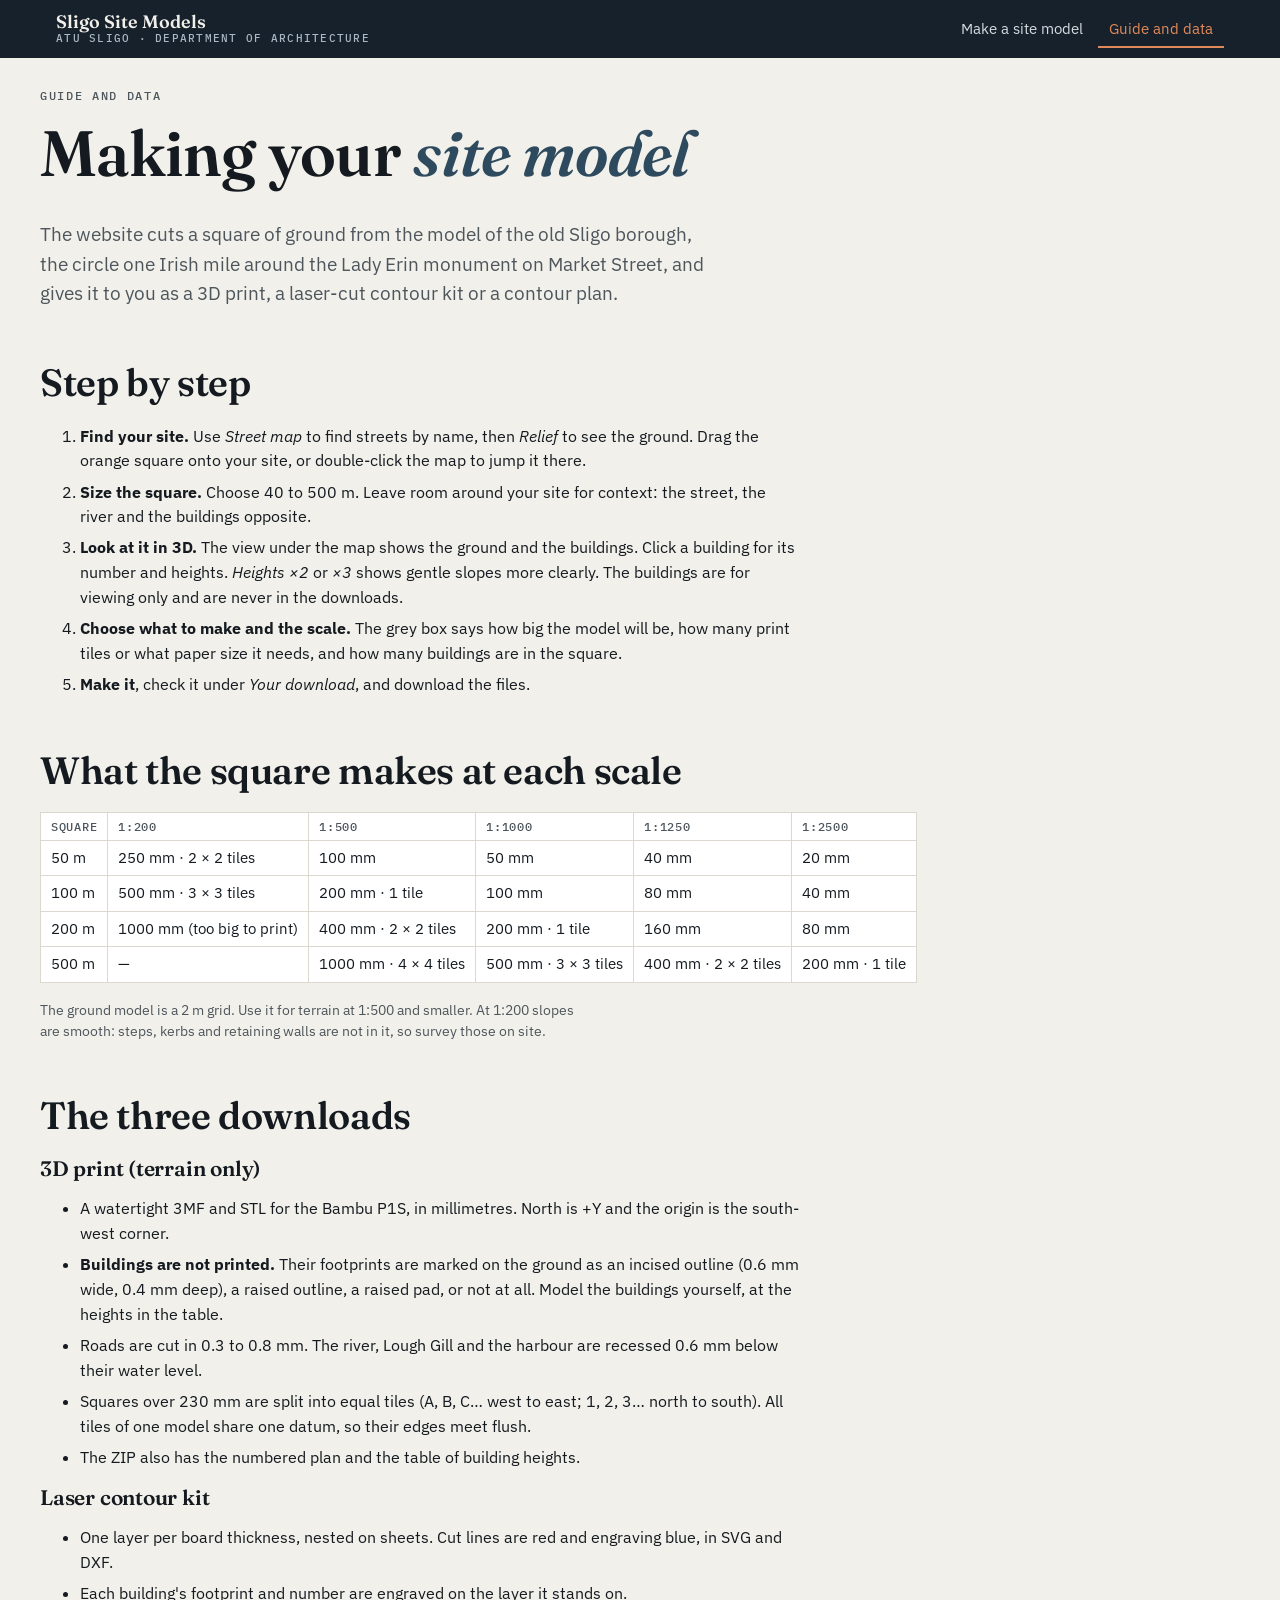
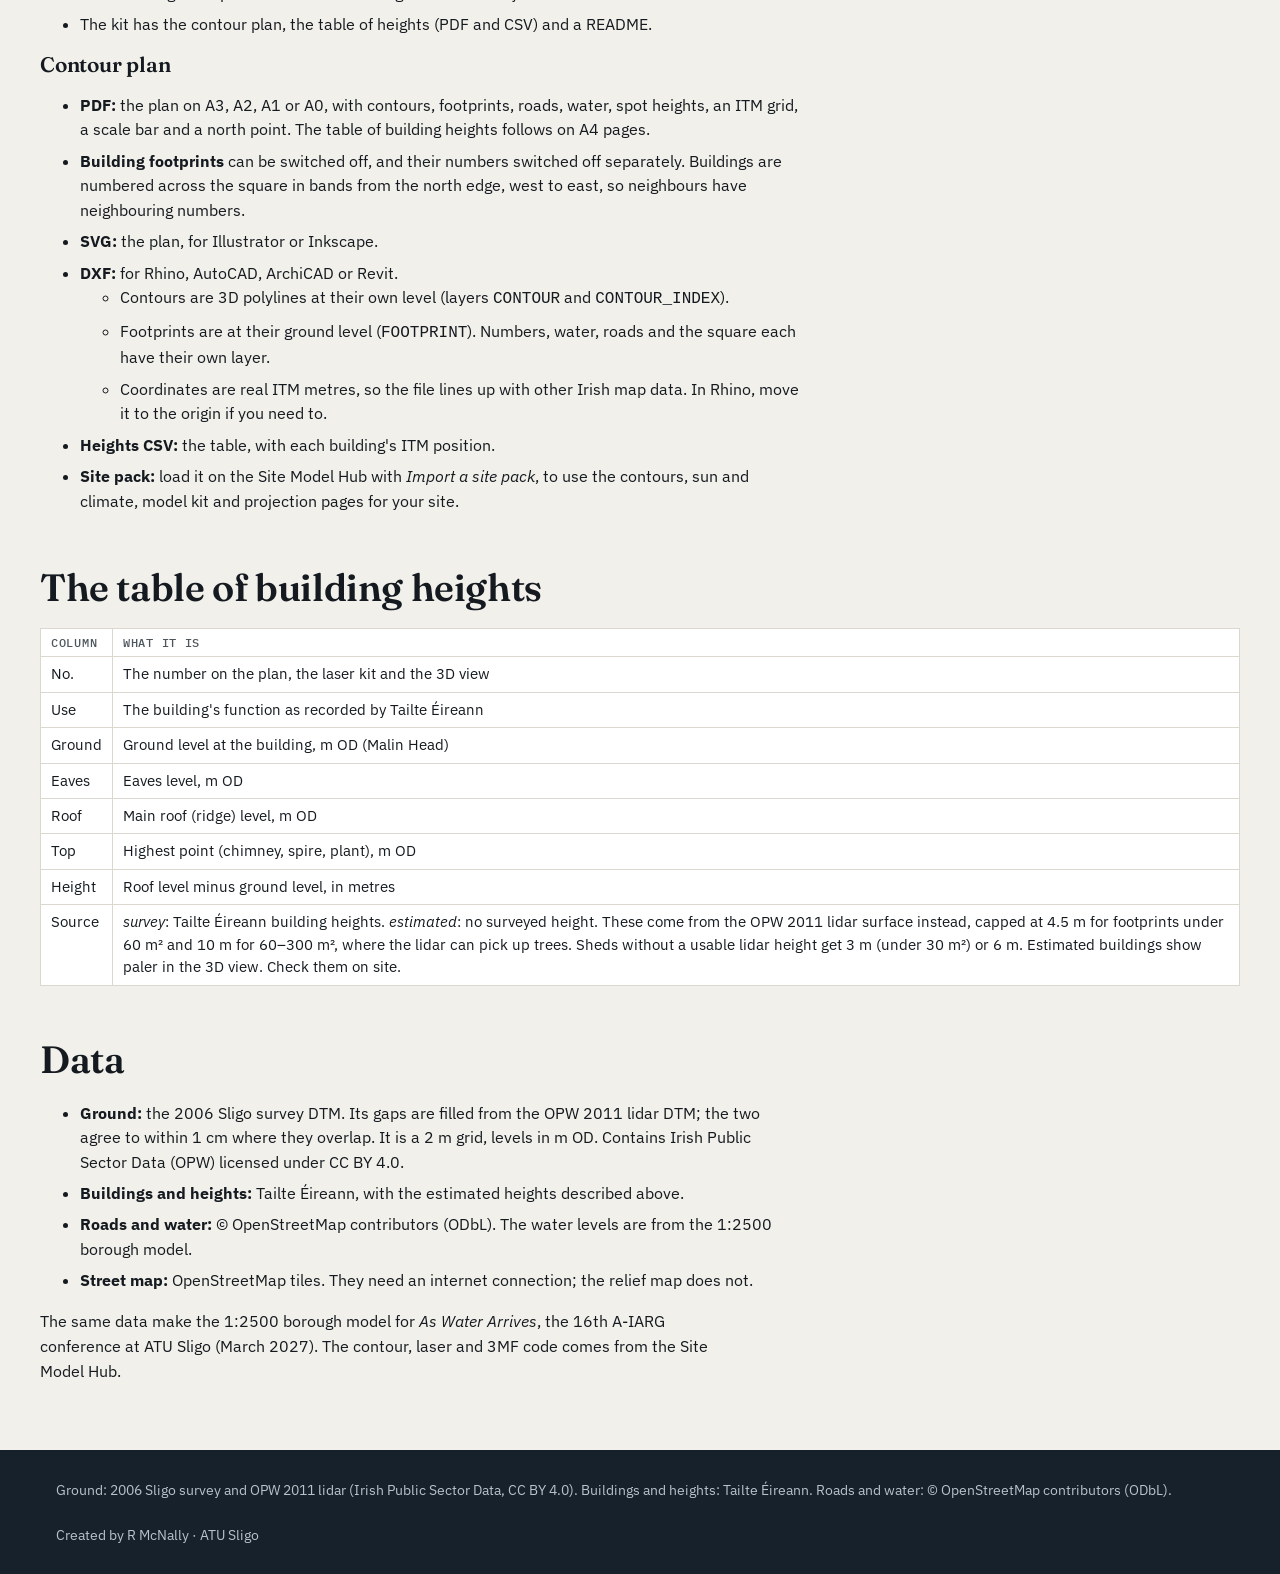
==== guide.html @ dd1ac7f5 "Sligo Site Models: site-model generator for fifth-year students Terrain-only 3D print (footprints in" ====
<!doctype html>
<html lang="en">
<head>
<meta charset="utf-8">
<meta name="viewport" content="width=device-width,initial-scale=1,viewport-fit=cover">
<title>Guide and data · Sligo Site Models</title>
<link rel="preconnect" href="https://fonts.googleapis.com">
<link rel="preconnect" href="https://fonts.gstatic.com" crossorigin>
<link rel="stylesheet" href="https://fonts.googleapis.com/css2?family=Fraunces:ital,opsz,wght@0,9..144,500;0,9..144,600;1,9..144,500&family=IBM+Plex+Sans:wght@400;500;600&family=IBM+Plex+Mono:wght@400;500&display=swap">
<link rel="icon" href="img/favicon.svg" type="image/svg+xml">
<link rel="stylesheet" href="css/site.css">
<link rel="stylesheet" href="css/tool.css">
</head>
<body>
<header class="top">
  <div class="wrap">
    <a class="brand" href="index.html"><b>Sligo Site Models</b><span>ATU Sligo · Department of Architecture</span></a>
    <nav aria-label="Pages"><a href="index.html">Make a site model</a><a href="guide.html" aria-current="page">Guide and data</a></nav>
  </div>
</header>
<main class="wrap guide">
  <div class="eyebrow">Guide and data</div>
  <h1>Making your <em>site model</em></h1>
  <p class="lede">The website cuts a square of ground from the model of the old Sligo borough, the circle one Irish mile around the Lady Erin monument on Market Street, and gives it to you as a 3D print, a laser-cut contour kit or a contour plan.</p>

  <h2>Step by step</h2>
  <ol>
    <li><b>Find your site.</b> Use <i>Street map</i> to find streets by name, then <i>Relief</i> to see the ground. Drag the orange square onto your site, or double-click the map to jump it there.</li>
    <li><b>Size the square.</b> Choose 40 to 500 m. Leave room around your site for context: the street, the river and the buildings opposite.</li>
    <li><b>Look at it in 3D.</b> The view under the map shows the ground and the buildings. Click a building for its number and heights. <i>Heights ×2</i> or <i>×3</i> shows gentle slopes more clearly. The buildings are for viewing only and are never in the downloads.</li>
    <li><b>Choose what to make and the scale.</b> The grey box says how big the model will be, how many print tiles or what paper size it needs, and how many buildings are in the square.</li>
    <li><b>Make it</b>, check it under <i>Your download</i>, and download the files.</li>
  </ol>

  <h2>What the square makes at each scale</h2>
  <table>
    <tr><th>Square</th><th>1:200</th><th>1:500</th><th>1:1000</th><th>1:1250</th><th>1:2500</th></tr>
    <tr><td>50 m</td><td>250 mm · 2 × 2 tiles</td><td>100 mm</td><td>50 mm</td><td>40 mm</td><td>20 mm</td></tr>
    <tr><td>100 m</td><td>500 mm · 3 × 3 tiles</td><td>200 mm · 1 tile</td><td>100 mm</td><td>80 mm</td><td>40 mm</td></tr>
    <tr><td>200 m</td><td>1000 mm (too big to print)</td><td>400 mm · 2 × 2 tiles</td><td>200 mm · 1 tile</td><td>160 mm</td><td>80 mm</td></tr>
    <tr><td>500 m</td><td>—</td><td>1000 mm · 4 × 4 tiles</td><td>500 mm · 3 × 3 tiles</td><td>400 mm · 2 × 2 tiles</td><td>200 mm · 1 tile</td></tr>
  </table>
  <p class="note">The ground model is a 2 m grid. Use it for terrain at 1:500 and smaller. At 1:200 slopes are smooth: steps, kerbs and retaining walls are not in it, so survey those on site.</p>

  <h2>The three downloads</h2>
  <h3>3D print (terrain only)</h3>
  <ul>
    <li>A watertight 3MF and STL for the Bambu P1S, in millimetres. North is +Y and the origin is the south-west corner.</li>
    <li><b>Buildings are not printed.</b> Their footprints are marked on the ground as an incised outline (0.6 mm wide, 0.4 mm deep), a raised outline, a raised pad, or not at all. Model the buildings yourself, at the heights in the table.</li>
    <li>Roads are cut in 0.3 to 0.8 mm. The river, Lough Gill and the harbour are recessed 0.6 mm below their water level.</li>
    <li>Squares over 230 mm are split into equal tiles (A, B, C… west to east; 1, 2, 3… north to south). All tiles of one model share one datum, so their edges meet flush.</li>
    <li>The ZIP also has the numbered plan and the table of building heights.</li>
  </ul>
  <h3>Laser contour kit</h3>
  <ul>
    <li>One layer per board thickness, nested on sheets. Cut lines are red and engraving blue, in SVG and DXF.</li>
    <li>Each building's footprint and number are engraved on the layer it stands on.</li>
    <li>The kit has the contour plan, the table of heights (PDF and CSV) and a README.</li>
  </ul>
  <h3>Contour plan</h3>
  <ul>
    <li><b>PDF:</b> the plan on A3, A2, A1 or A0, with contours, footprints, roads, water, spot heights, an ITM grid, a scale bar and a north point. The table of building heights follows on A4 pages.</li>
    <li><b>Building footprints</b> can be switched off, and their numbers switched off separately. Buildings are numbered across the square in bands from the north edge, west to east, so neighbours have neighbouring numbers.</li>
    <li><b>SVG:</b> the plan, for Illustrator or Inkscape.</li>
    <li><b>DXF:</b> for Rhino, AutoCAD, ArchiCAD or Revit.
      <ul>
        <li>Contours are 3D polylines at their own level (layers <code>CONTOUR</code> and <code>CONTOUR_INDEX</code>).</li>
        <li>Footprints are at their ground level (<code>FOOTPRINT</code>). Numbers, water, roads and the square each have their own layer.</li>
        <li>Coordinates are real ITM metres, so the file lines up with other Irish map data. In Rhino, move it to the origin if you need to.</li>
      </ul></li>
    <li><b>Heights CSV:</b> the table, with each building's ITM position.</li>
    <li><b>Site pack:</b> load it on the Site Model Hub with <i>Import a site pack</i>, to use the contours, sun and climate, model kit and projection pages for your site.</li>
  </ul>

  <h2>The table of building heights</h2>
  <table>
    <tr><th>Column</th><th>What it is</th></tr>
    <tr><td>No.</td><td>The number on the plan, the laser kit and the 3D view</td></tr>
    <tr><td>Use</td><td>The building's function as recorded by Tailte Éireann</td></tr>
    <tr><td>Ground</td><td>Ground level at the building, m OD (Malin Head)</td></tr>
    <tr><td>Eaves</td><td>Eaves level, m OD</td></tr>
    <tr><td>Roof</td><td>Main roof (ridge) level, m OD</td></tr>
    <tr><td>Top</td><td>Highest point (chimney, spire, plant), m OD</td></tr>
    <tr><td>Height</td><td>Roof level minus ground level, in metres</td></tr>
    <tr><td>Source</td><td><i>survey</i>: Tailte Éireann building heights. <i>estimated</i>: no surveyed height. These come from the OPW 2011 lidar surface instead, capped at 4.5 m for footprints under 60 m² and 10 m for 60–300 m², where the lidar can pick up trees. Sheds without a usable lidar height get 3 m (under 30 m²) or 6 m. Estimated buildings show paler in the 3D view. Check them on site.</td></tr>
  </table>

  <h2>Data</h2>
  <ul>
    <li><b>Ground:</b> the 2006 Sligo survey DTM. Its gaps are filled from the OPW 2011 lidar DTM; the two agree to within 1 cm where they overlap. It is a 2 m grid, levels in m OD. Contains Irish Public Sector Data (OPW) licensed under CC BY 4.0.</li>
    <li><b>Buildings and heights:</b> Tailte Éireann, with the estimated heights described above.</li>
    <li><b>Roads and water:</b> © OpenStreetMap contributors (ODbL). The water levels are from the 1:2500 borough model.</li>
    <li><b>Street map:</b> OpenStreetMap tiles. They need an internet connection; the relief map does not.</li>
  </ul>
  <p>The same data make the 1:2500 borough model for <i>As Water Arrives</i>, the 16th A-IARG conference at ATU Sligo (March 2027). The contour, laser and 3MF code comes from the Site Model Hub.</p>
</main>
<footer class="foot"><div class="wrap"><span>Ground: 2006 Sligo survey and OPW 2011 lidar (Irish Public Sector Data, CC BY 4.0). Buildings and heights: Tailte Éireann. Roads and water: © OpenStreetMap contributors (ODbL).</span><span>Created by R McNally · ATU Sligo</span></div></footer>
</body>
</html>
---- css/site.css ----
/* Sligo Site Models — ATU Sligo Department of Architecture. Style shared with the As Water Arrives site,
   recoloured: slate, limestone paper and a brick accent. */
:root {
  --deep: #17212b;        /* Atlantic, near black */
  --sea: #2d4a5e;         /* water */
  --sea-2: #3f6680;
  --foam: #f2f0eb;        /* page */
  --paper: #ffffff;
  --ink: #141a1f;
  --ink-2: #4d565c;
  --line: #dcd8cf;
  --lichen: #b5532f;      /* accent */
  --lichen-2: #e08a5c;
  --rock: #a8977f;
  --ok: #2f8a5a;
  --r: 4px;
  --f-head: "Fraunces", Georgia, "Times New Roman", serif;
  --f-body: "IBM Plex Sans", "Helvetica Neue", Arial, sans-serif;
  --f-mono: "IBM Plex Mono", ui-monospace, Menlo, Consolas, monospace;
  color-scheme: light;
}
* { box-sizing: border-box }
[hidden] { display: none !important }
html { -webkit-text-size-adjust: 100% }
body { margin: 0; background: var(--foam); color: var(--ink); font: 16px/1.55 var(--f-body) }
a { color: var(--sea) }
a:hover { color: var(--lichen) }
img { max-width: 100%; display: block }
:focus-visible { outline: 2px solid var(--lichen); outline-offset: 2px }
.wrap { max-width: 1200px; margin: 0 auto; padding: 0 max(16px, env(safe-area-inset-left)) }
h1, h2, h3 { font-family: var(--f-head); font-weight: 600; line-height: 1.12; letter-spacing: -.01em; text-wrap: balance; margin: 0 0 .5em }
h1 { font-size: clamp(34px, 5.4vw, 64px) }
h1 em, h2 em { font-style: italic; color: var(--sea) }
h2 { font-size: clamp(26px, 3.2vw, 38px) }
h3 { font-size: 21px }
p { margin: 0 0 1em; max-width: 68ch }
.eyebrow { font: 500 12px/1.4 var(--f-mono); letter-spacing: .14em; text-transform: uppercase; color: var(--ink-2); margin-bottom: 12px }
.mono { font-family: var(--f-mono) }
.dim { color: var(--ink-2) }

/* top bar */
header.top { background: var(--deep); color: var(--foam); position: sticky; top: 0; z-index: 20 }
header.top .wrap { display: flex; align-items: center; gap: 20px; min-height: 58px; flex-wrap: wrap }
.brand { color: var(--foam); text-decoration: none; display: flex; flex-direction: column; line-height: 1.15; padding: 8px 0 }
.brand b { font: 600 18px/1.1 var(--f-head) }
.brand span { font: 500 10.5px/1.3 var(--f-mono); letter-spacing: .12em; text-transform: uppercase; color: #a9b8c4 }
header.top nav { margin-left: auto; display: flex; gap: 4px; flex-wrap: wrap }
header.top nav a { color: #d4dbe1; text-decoration: none; font-size: 14.5px; padding: 8px 11px; border-radius: var(--r) }
header.top nav a:hover { color: #fff; background: rgba(255,255,255,.07) }
header.top nav a[aria-current="page"] { color: var(--lichen-2); box-shadow: inset 0 -2px 0 var(--lichen-2); border-radius: 0 }

/* sections */
section { padding: 56px 0 }
section.alt { background: var(--paper); border-top: 1px solid var(--line); border-bottom: 1px solid var(--line) }
.lede { font-size: 19px; color: var(--ink-2); max-width: 62ch }
.grid2 { display: grid; grid-template-columns: repeat(auto-fit, minmax(min(100%, 320px), 1fr)); gap: 28px }
.grid3 { display: grid; grid-template-columns: repeat(auto-fit, minmax(min(100%, 260px), 1fr)); gap: 20px }
.card { background: var(--paper); border: 1px solid var(--line); border-radius: 6px; padding: 22px; display: flex; flex-direction: column; gap: 8px }
.card h3 { margin: 0 }
.card .go { margin-top: auto; font-weight: 600; text-decoration: none }
.card .num { font: 500 12px var(--f-mono); color: var(--lichen); letter-spacing: .1em }
dl.spec { display: grid; grid-template-columns: max-content 1fr; gap: 6px 16px; margin: 0; font-size: 14.5px }
dl.spec dt { color: var(--ink-2); font: 500 12px/1.9 var(--f-mono); text-transform: uppercase; letter-spacing: .08em }
dl.spec dd { margin: 0 }
.note { font-size: 13.5px; color: var(--ink-2) }
.btn { display: inline-flex; align-items: center; gap: 8px; border: 1px solid var(--line); background: var(--paper); color: var(--ink); padding: 9px 16px; border-radius: var(--r); font: 600 14.5px var(--f-body); cursor: pointer; text-decoration: none }
.btn:hover { border-color: var(--sea) }
.btn.primary { background: var(--sea); border-color: var(--sea); color: #fff }
.btn.primary:hover { background: var(--deep) }
.btn:disabled { opacity: .5; cursor: progress }
.btn.sm { padding: 6px 11px; font-size: 13.5px }
label.row, .row { display: flex; align-items: center; gap: 10px; flex-wrap: wrap }
label.row:has(> input[type=checkbox]) { flex-wrap: nowrap; align-items: flex-start }
label.row > input[type=checkbox] { flex: none; margin-top: 3px }
select, input[type=number], input[type=text] { font: 15px var(--f-body); padding: 7px 9px; border: 1px solid var(--line); border-radius: var(--r); background: #fff; color: var(--ink); min-width: 0 }
input[type=range] { accent-color: var(--sea); width: 100% }
input[type=checkbox] { accent-color: var(--sea); width: 17px; height: 17px }


footer.foot { background: var(--deep); color: #b8c2ca; font-size: 13.5px; padding: 30px 0 calc(30px + env(safe-area-inset-bottom)) }
footer.foot a { color: #e8edf0 }
footer.foot .wrap { display: flex; gap: 24px; flex-wrap: wrap; justify-content: space-between }

/* tool pages */
.tool { display: grid; grid-template-columns: minmax(0, 1fr) 400px; gap: 22px; align-items: start; padding: 22px 0 40px }
.panel { background: var(--paper); border: 1px solid var(--line); border-radius: 6px; padding: 18px; display: flex; flex-direction: column; gap: 14px }
.panel h3 { font-size: 19px; margin: 0 }
.panel .grp { display: flex; flex-direction: column; gap: 8px; padding-bottom: 14px; border-bottom: 1px dashed var(--line) }
.panel .grp:last-child { border-bottom: 0; padding-bottom: 0 }
.panel .lab { font: 500 11.5px var(--f-mono); letter-spacing: .1em; text-transform: uppercase; color: var(--ink-2) }
.seg { display: flex; border: 1px solid var(--line); border-radius: var(--r); overflow: hidden; flex-wrap: wrap }
.seg button { flex: 1; border: 0; background: #fff; padding: 8px 10px; font: 500 14px var(--f-body); cursor: pointer; color: var(--ink-2); min-width: 0 }
.seg button[aria-pressed="true"] { background: var(--sea); color: #fff }
.mapbox { position: relative; border-radius: 6px; overflow: hidden; border: 1px solid var(--line); background: var(--deep); min-height: 560px; height: calc(100vh - 230px); max-height: 760px }
.mapbox #map { position: absolute; inset: 0 }
.status { font-size: 14px; color: var(--ink-2); min-height: 1.5em }
.status.err { color: #b3261e }
.prog { height: 6px; background: var(--line); border-radius: 3px; overflow: hidden }
.prog i { display: block; height: 100%; width: 0; background: var(--lichen); transition: width .2s }
@media (max-width: 900px) {
  .tool { grid-template-columns: minmax(0, 1fr) }
  .mapbox { height: 62vh; min-height: 380px }
}
@media (max-width: 640px) {
  header.top nav { margin-left: 0 }
  section { padding: 40px 0 }
  .hero .wrap { padding-top: 70px }
}
---- css/tool.css ----
/* Sligo Site Models: the model maker page */
.mk-head { padding-top: 30px }
.mk-head h1 { font-size: clamp(30px, 4vw, 46px) }
.mk-chip { position: absolute; left: 12px; top: 12px; background: rgba(23,33,43,.9); color: #eef1f3; font: 500 12.5px var(--f-mono); padding: 6px 10px; border-radius: 4px; pointer-events: none; max-width: calc(100% - 140px) }
.map-sw { position: absolute; right: 12px; top: 12px; display: flex; border-radius: 4px; overflow: hidden; box-shadow: 0 1px 4px rgba(0,0,0,.3) }
.map-sw button { border: 0; background: rgba(23,33,43,.9); color: #d4dbe1; font: 500 12.5px var(--f-mono); padding: 6px 10px; cursor: pointer }
.map-sw button[aria-pressed="true"] { background: var(--lichen); color: #fff }

.views { margin-top: 16px }
.views .tabs { display: flex; gap: 4px; align-items: end; flex-wrap: wrap }
.views .tabs button { border: 1px solid var(--line); border-bottom: 0; background: var(--paper); color: var(--ink-2); font: 500 13.5px var(--f-body); padding: 8px 14px; border-radius: 6px 6px 0 0; cursor: pointer }
.views .tabs button[aria-pressed="true"] { background: var(--deep); color: #fff; border-color: var(--deep) }
.views .tabs .hint { margin-left: auto; font-size: 12.5px; color: var(--ink-2); padding-bottom: 6px }
.stage { position: relative; background: var(--deep); border-radius: 0 6px 6px 6px; overflow: hidden; aspect-ratio: 16 / 9; border: 1px solid var(--deep) }
.stage canvas { width: 100%; height: 100%; display: block }
.stage .svgv { position: absolute; inset: 0; background: #fff; display: grid; place-items: center; overflow: hidden }
.stage .svgv svg { width: 100%; height: 100% }
.stage .tag { position: absolute; left: 10px; top: 10px; background: rgba(23,33,43,.85); color: #e8edf0; font: 500 12px/1.45 var(--f-mono); padding: 6px 9px; border-radius: 4px; max-width: 70%; pointer-events: none }
.stage .tag.warn { background: rgba(181,83,47,.92); color: #fff }
.stage .pick { position: absolute; right: 10px; top: 44px; background: #fff; color: var(--ink); font-size: 13px; padding: 9px 12px; border-radius: 4px; box-shadow: 0 2px 10px rgba(0,0,0,.35); min-width: 190px }
.stage .pick b { font: 600 15px var(--f-head) }
.stage .pick table { border-collapse: collapse; margin-top: 4px; font: 12.5px var(--f-mono) }
.stage .pick td { padding: 1px 8px 1px 0 }
.stage .ctl { position: absolute; right: 10px; bottom: 10px; display: flex; gap: 6px; align-items: center; background: rgba(23,33,43,.85); color: #e8edf0; font: 12.5px var(--f-mono); padding: 5px 8px; border-radius: 4px }
.stage .ctl select { font: 12.5px var(--f-mono); padding: 2px 4px }
.stage .ctl label { display: flex; gap: 5px; align-items: center }

.panel .sum { background: var(--foam); border-radius: 4px; padding: 9px 11px; font: 13px/1.5 var(--f-mono); color: var(--ink) }
.panel .sum.warn { background: #f8e4da; color: #7d2d12 }
.panel input[type=text] { width: 100% }
fieldset.opt { border: 0; padding: 0; margin: 0; display: flex; flex-direction: column; gap: 6px }
fieldset.opt legend { font-size: 14px; margin-bottom: 4px; padding: 0 }
fieldset.opt label { display: flex; gap: 8px; align-items: flex-start; font-size: 14.5px }
fieldset.opt label input { margin-top: 3px; flex: none }
.sub { padding-left: 25px }
#dl { display: flex; flex-wrap: wrap; gap: 8px }
#dl a { font-size: 13.5px }

/* guide page */
.guide { padding: 30px 0 50px }
.guide h2 { margin-top: 1.4em }
.guide table { border-collapse: collapse; font-size: 14.5px; margin: 0 0 1.2em; background: var(--paper) }
.guide th, .guide td { border: 1px solid var(--line); padding: 6px 10px; text-align: left; vertical-align: top }
.guide th { font: 500 12px var(--f-mono); text-transform: uppercase; letter-spacing: .06em; color: var(--ink-2) }
.guide li { margin-bottom: .4em; max-width: 72ch }
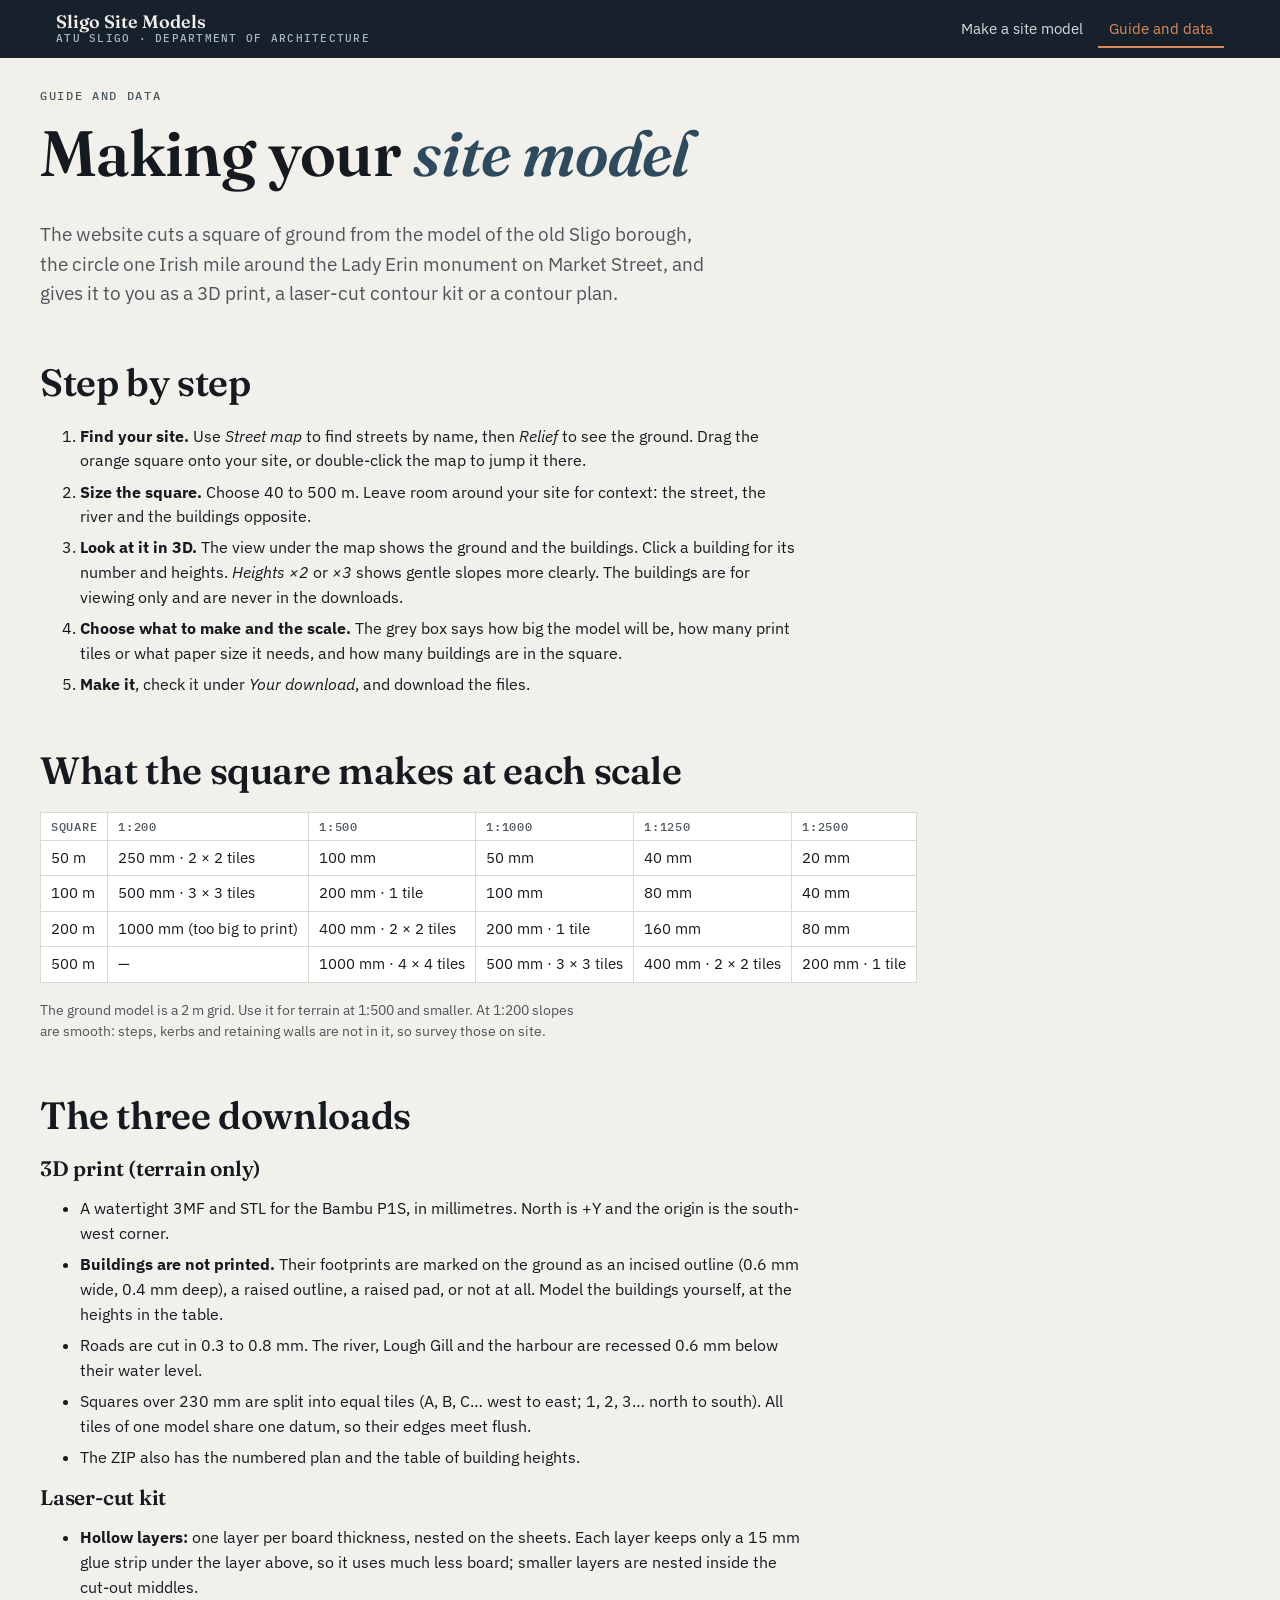
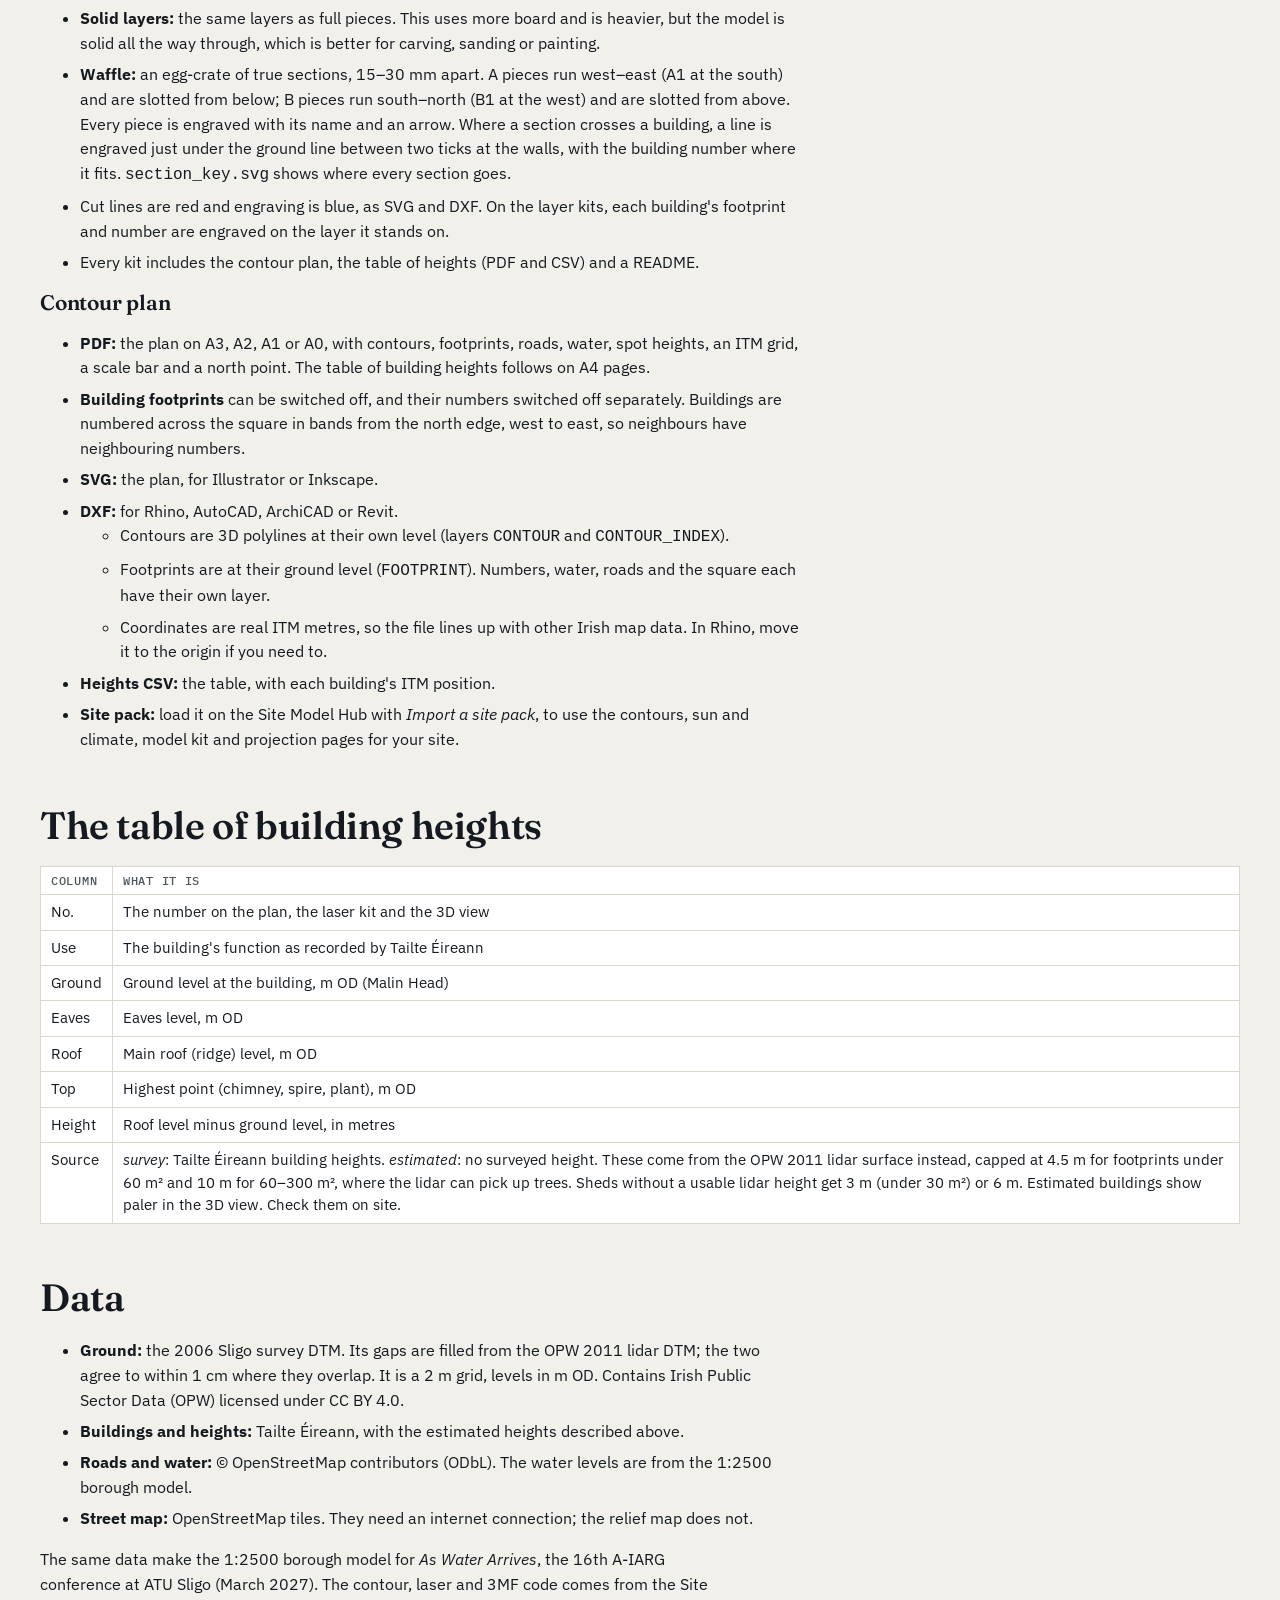
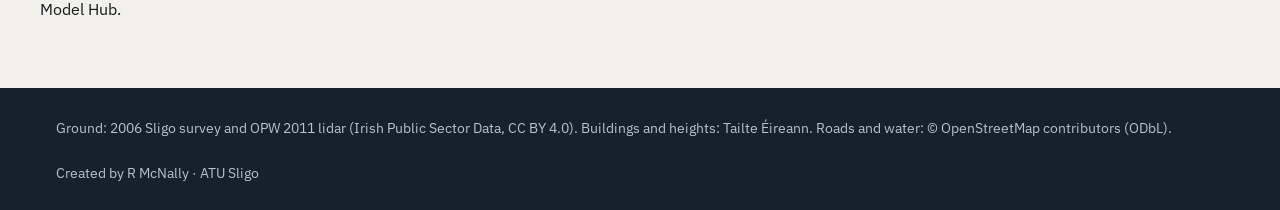
==== commit fa5879f7: "Laser kit: hollow layers, solid layers or waffle sections Solid layers turn off the hollowing; the w" ====
--- a/guide.html
+++ b/guide.html
@@ -51,11 +51,13 @@
     <li>Squares over 230 mm are split into equal tiles (A, B, C… west to east; 1, 2, 3… north to south). All tiles of one model share one datum, so their edges meet flush.</li>
     <li>The ZIP also has the numbered plan and the table of building heights.</li>
   </ul>
-  <h3>Laser contour kit</h3>
+  <h3>Laser-cut kit</h3>
   <ul>
-    <li>One layer per board thickness, nested on sheets. Cut lines are red and engraving blue, in SVG and DXF.</li>
-    <li>Each building's footprint and number are engraved on the layer it stands on.</li>
-    <li>The kit has the contour plan, the table of heights (PDF and CSV) and a README.</li>
+    <li><b>Hollow layers:</b> one layer per board thickness, nested on the sheets. Each layer keeps only a 15 mm glue strip under the layer above, so it uses much less board; smaller layers are nested inside the cut-out middles.</li>
+    <li><b>Solid layers:</b> the same layers as full pieces. This uses more board and is heavier, but the model is solid all the way through, which is better for carving, sanding or painting.</li>
+    <li><b>Waffle:</b> an egg-crate of true sections, 15–30 mm apart. A pieces run west–east (A1 at the south) and are slotted from below; B pieces run south–north (B1 at the west) and are slotted from above. Every piece is engraved with its name and an arrow. Where a section crosses a building, a line is engraved just under the ground line between two ticks at the walls, with the building number where it fits. <code>section_key.svg</code> shows where every section goes.</li>
+    <li>Cut lines are red and engraving is blue, as SVG and DXF. On the layer kits, each building's footprint and number are engraved on the layer it stands on.</li>
+    <li>Every kit includes the contour plan, the table of heights (PDF and CSV) and a README.</li>
   </ul>
   <h3>Contour plan</h3>
   <ul>
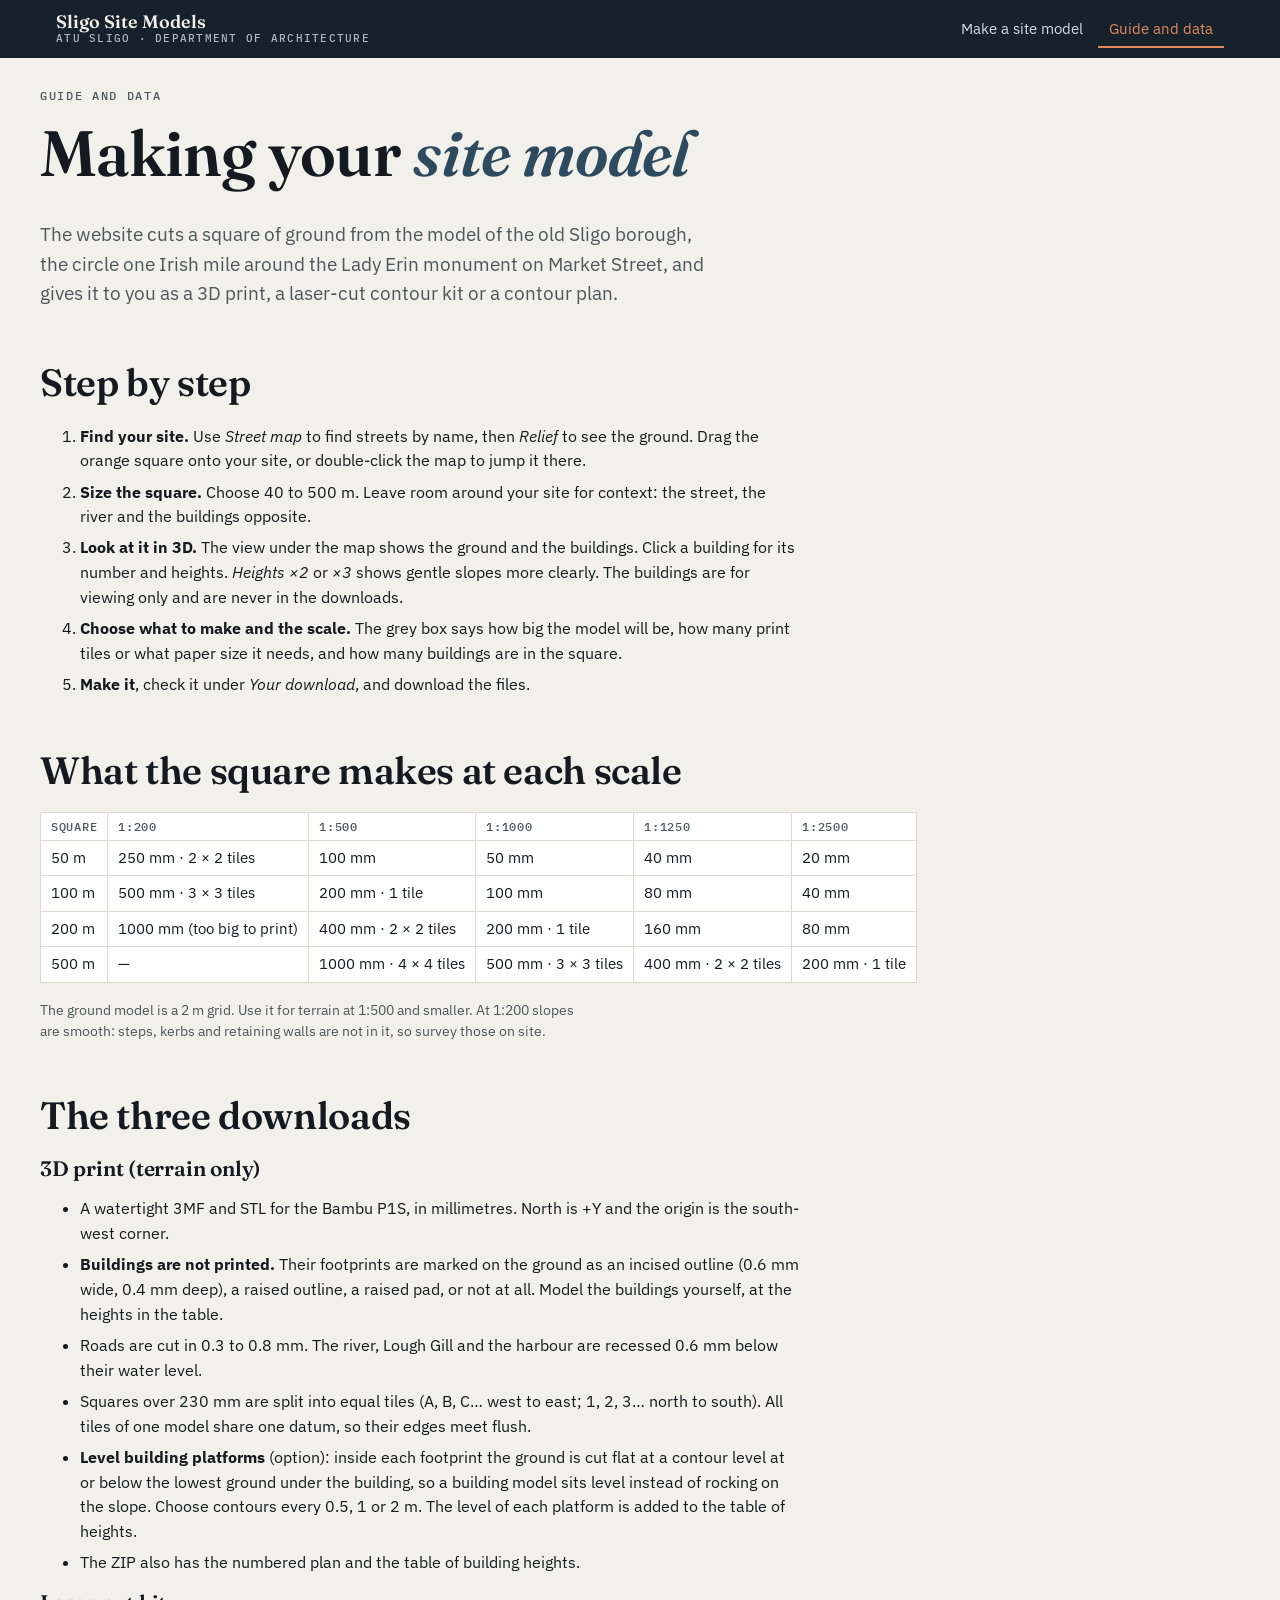
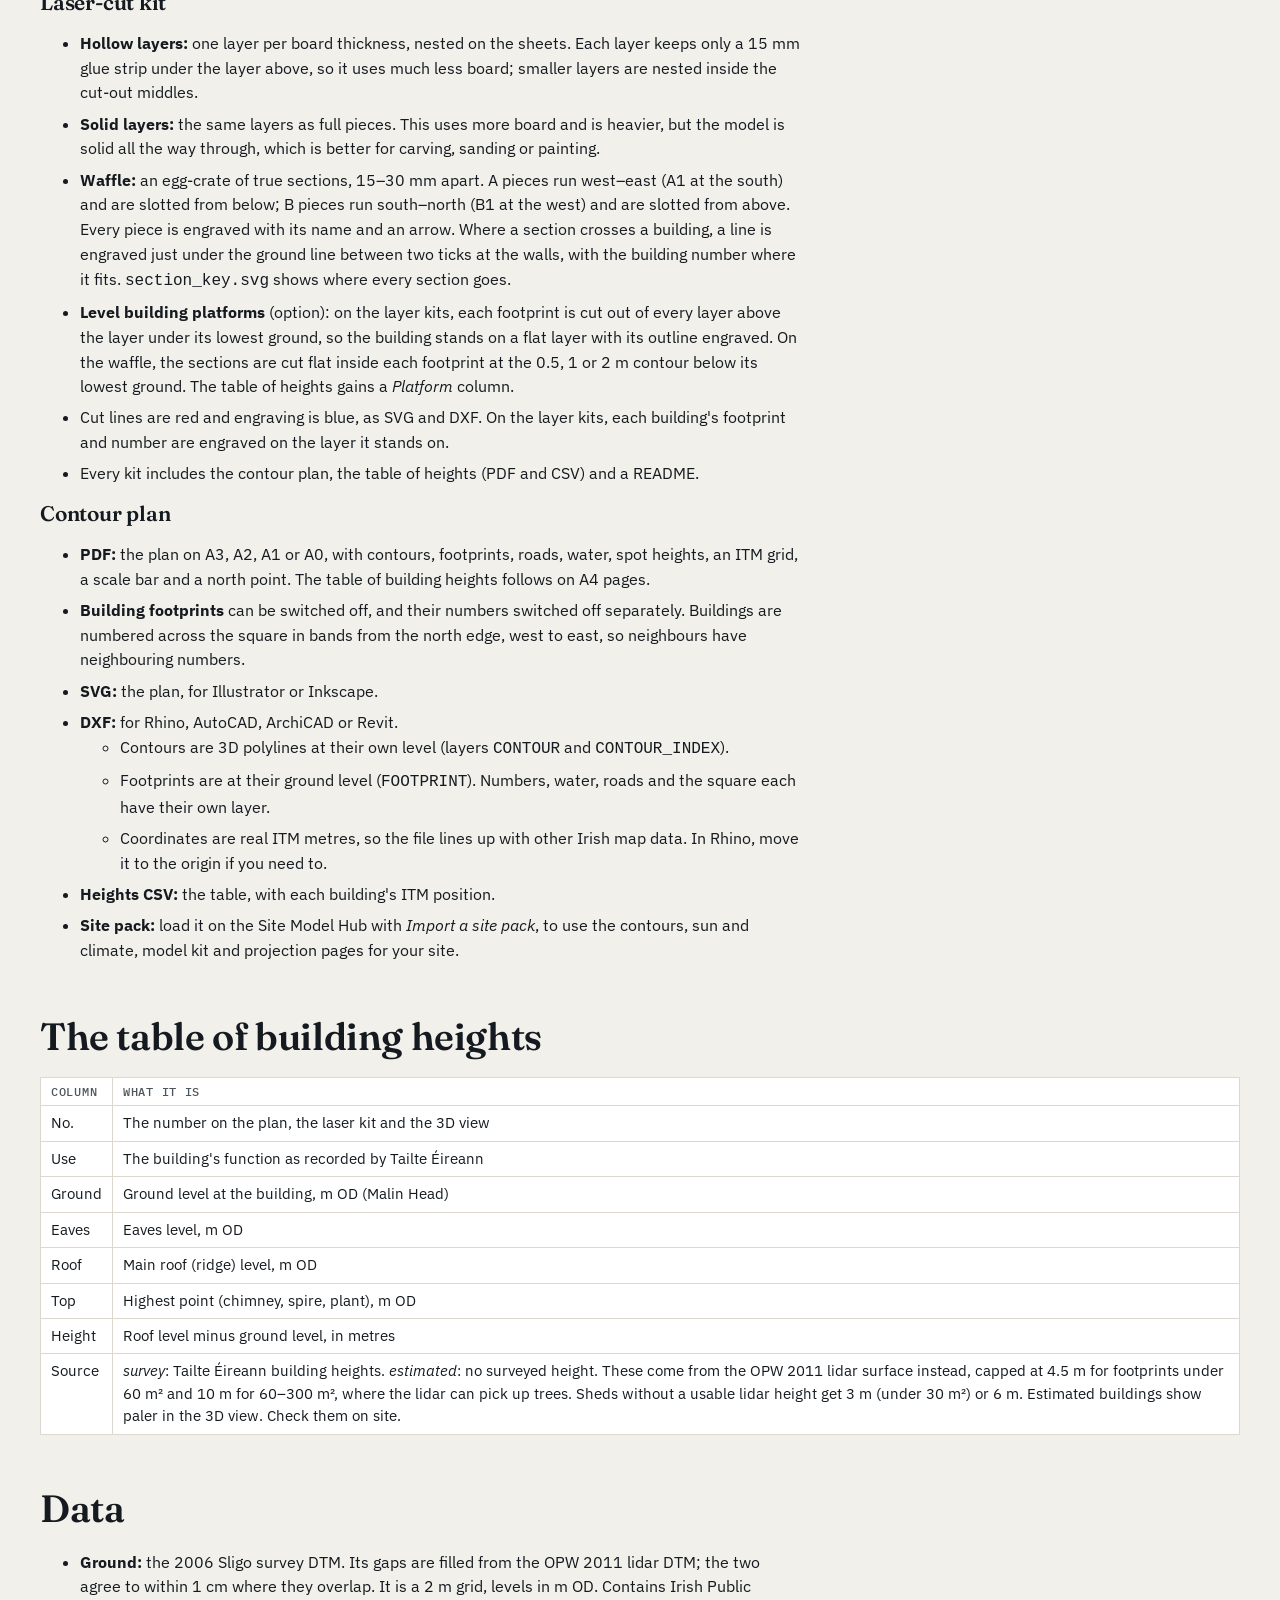
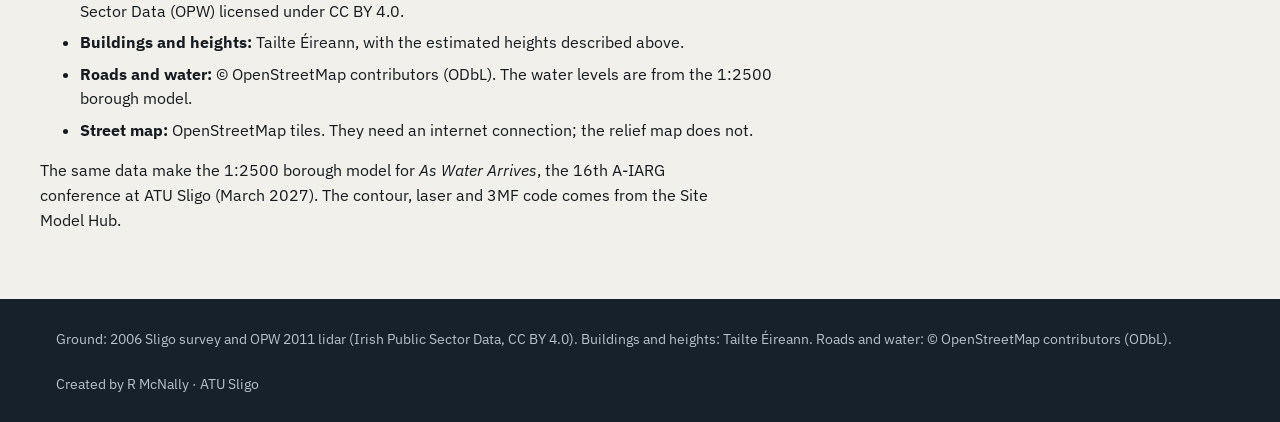
==== commit dd06ca94: "Optional level building platforms on the print and laser kits Each footprint is cut down to the cont" ====
--- a/guide.html
+++ b/guide.html
@@ -49,6 +49,7 @@
     <li><b>Buildings are not printed.</b> Their footprints are marked on the ground as an incised outline (0.6 mm wide, 0.4 mm deep), a raised outline, a raised pad, or not at all. Model the buildings yourself, at the heights in the table.</li>
     <li>Roads are cut in 0.3 to 0.8 mm. The river, Lough Gill and the harbour are recessed 0.6 mm below their water level.</li>
     <li>Squares over 230 mm are split into equal tiles (A, B, C… west to east; 1, 2, 3… north to south). All tiles of one model share one datum, so their edges meet flush.</li>
+    <li><b>Level building platforms</b> (option): inside each footprint the ground is cut flat at a contour level at or below the lowest ground under the building, so a building model sits level instead of rocking on the slope. Choose contours every 0.5, 1 or 2 m. The level of each platform is added to the table of heights.</li>
     <li>The ZIP also has the numbered plan and the table of building heights.</li>
   </ul>
   <h3>Laser-cut kit</h3>
@@ -56,6 +57,7 @@
     <li><b>Hollow layers:</b> one layer per board thickness, nested on the sheets. Each layer keeps only a 15 mm glue strip under the layer above, so it uses much less board; smaller layers are nested inside the cut-out middles.</li>
     <li><b>Solid layers:</b> the same layers as full pieces. This uses more board and is heavier, but the model is solid all the way through, which is better for carving, sanding or painting.</li>
     <li><b>Waffle:</b> an egg-crate of true sections, 15–30 mm apart. A pieces run west–east (A1 at the south) and are slotted from below; B pieces run south–north (B1 at the west) and are slotted from above. Every piece is engraved with its name and an arrow. Where a section crosses a building, a line is engraved just under the ground line between two ticks at the walls, with the building number where it fits. <code>section_key.svg</code> shows where every section goes.</li>
+    <li><b>Level building platforms</b> (option): on the layer kits, each footprint is cut out of every layer above the layer under its lowest ground, so the building stands on a flat layer with its outline engraved. On the waffle, the sections are cut flat inside each footprint at the 0.5, 1 or 2 m contour below its lowest ground. The table of heights gains a <i>Platform</i> column.</li>
     <li>Cut lines are red and engraving is blue, as SVG and DXF. On the layer kits, each building's footprint and number are engraved on the layer it stands on.</li>
     <li>Every kit includes the contour plan, the table of heights (PDF and CSV) and a README.</li>
   </ul>
